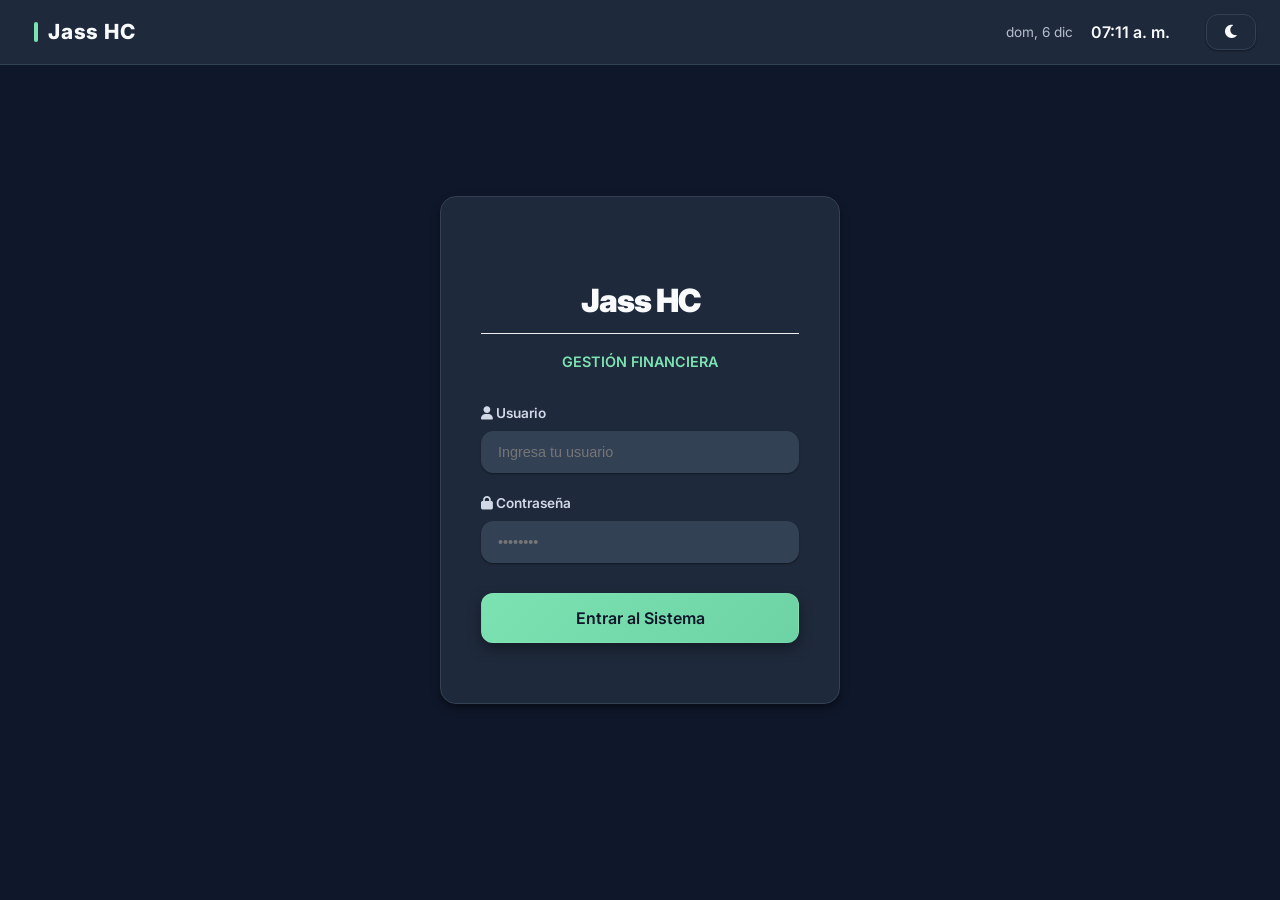
==== ingresos.html @ b866d0ee "Update and rename Ingresos.html to ingresos.html" ====
<!DOCTYPE html>
<html lang="es">
<head>
  <meta charset="utf-8" />
  <title>Ingresos</title>
   <link href="https://fonts.googleapis.com/css2?family=Inter:wght@400;600;700;900&display=swap" rel="stylesheet">
    <link rel="stylesheet" href="https://cdnjs.cloudflare.com/ajax/libs/font-awesome/6.4.0/css/all.min.css">
    <link rel="stylesheet" href="style.css">
  <meta name="viewport" content="width=device-width,initial-scale=1" />
  
</head>
<body>
  <header class="header" id="main-header"></header>

  <div class="page-wrapper">
    <main class="main-content">

      <div class="top-bar">
        <h1>Ingresos (Cierre del día)</h1>
      </div>
	  
	  <form id="cierreForm" autocomplete="off">

  <!-- ================= SECCIÓN 1: INFORMACIÓN GENERAL ================= -->
  <h2>Información general</h2>
  <div class="form-grid">
    <div class="col">
      <label for="Fecha">Fecha </label>
      <input type="date" id="Fecha" name="fecha" required>
    </div>

    <div class="col">
      <label for="NombreCuentaTipo">Nombre de la cuenta / Tipo</label>
      <input type="text" id="NombreCuentaTipo" name="cuentaContable" value="Ingreso x venta">
    </div>

    <div class="col">
      <label for="Descripcion">Descripción</label>
      <input type="text" id="Descripcion" name="descripcion" value="Cierre diario">
    </div>

    <div class="col">
  <label for="Sucursal">Sucursal <span style="color:#b71c1c">*</span></label>
  <select id="Sucursal" name="sucursal" required>
    <option value="">Cargando sucursales...</option>
  </select>
</div>
  </div>

  <!-- ================= SECCIÓN 2: VENTA E ITBIS ================= -->
  <h2>Venta e ITBIS</h2>
  <div class="form-grid">
    <div class="col">
      <label for="Total">Total / Venta bruta <span style="color:#b71c1c">*</span></label>
      <div class="input-rd">
        <span class="currency">RD$</span>
        <input type="number" id="Total" name="total" step="0.01" min="0" required>
      </div>
    </div>

    <div class="col">
      <label for="PorcItbis">% ITBIS incluido</label>
      <input type="number" id="PorcItbis" step="0.01" min="0" value="18.00" required>
    </div>

    <div class="col">
      <label>Subtotal (sin ITBIS)</label>
      <input type="text" id="Subtotal" readonly value="RD$ 0.00">
    </div>

    <div class="col">
      <label>ITBIS de venta</label>
      <input type="text" id="Itebis" readonly value="RD$ 0.00">
    </div>
  </div>

  <!-- ================= SECCIÓN 3: EFECTIVO ================= -->
  <h2>Efectivo</h2>
  <div class="form-grid">
    <div class="col">
      <label for="MontoEfectivo">Monto efectivo (RD$)</label>
      <div class="input-rd">
        <span class="currency">RD$</span>
        <input type="number" id="MontoEfectivo" name="montoEfectivo" step="0.01" min="0" value="0">
      </div>
    </div>

    <div class="col">
      <label for="CantidadClientesEfectivo">Cantidad clientes efectivo</label>
      <input type="number" id="CantidadClientesEfectivo" name="cantidadClientesEfectivo" step="1" min="0" value="0">
    </div>
  </div>

  <!-- ================= SECCIÓN 4: TARJETAS ================= -->
  <h2>Pagos con tarjeta</h2>
  <div id="tarjetasContainer" class="stack-container"></div> <div class="right">
  <button type="button" id="addTarjeta" class="small-btn">+ agregar otro pago con tarjeta</button>
  </div>

  <!-- ================= SECCIÓN 5: TRANSFERENCIAS ================= -->
  <h2>Transferencias</h2>
  <div class="form-grid">
    <div class="col">
      <label for="MontoTransferencias">Monto transferencias (RD$)</label>
      <input type="number" id="MontoTransferencias" name="montoTransferencias" step="0.01" min="0" value="0">
    </div>

    <div class="col">
      <label for="CantidadClientesTransferencia">Cantidad clientes transferencia</label>
      <input type="number" id="CantidadClientesTransferencia" step="1" min="0" value="0">
    </div>
  </div>

<div id="bancosContainer" class="stack-container"></div>

<div class="right">
  <button type="button" id="addBanco" class="small-btn">
    + agregar otro banco
  </button>
</div>

  <!-- ================= SECCIÓN 6: AJUSTES ================= -->
  <h2>Notas de crédito y Cuentas por Cobrar</h2>
  <div class="form-grid">
    <div class="col">
      <label for="NotaCredito">Nota de crédito (RD$)</label>
      <input type="number" id="NotaCredito" step="0.01" min="0" value="0">
    </div>

    <div class="col">
      <label for="CantidadNotasCredito">Cantidad de notas de créditos</label>
      <input type="number" id="CantidadNotasCredito" step="1" min="0" value="0">
    </div>

    <div class="col">
      <label for="CuentaPorCobrar">Cuenta por Cobrar (RD$)</label>
      <input type="number" id="CuentaPorCobrar" name="CuentaPorCobrar" step="0.01" min="0" value="0">
    </div>

    <div class="col">
      <label for="CantidadClientesCuentaPorCobrar">Cantidad clientes cuenta por cobrar</label>
      <input type="number" id="CantidadClientesCuentaPorCobrar" name="cantidad clientes cuenta por cobrar" step="1" min="0" value="0">
    </div>
  </div>

  <div class="form-grid">
    <div class="col">
      <label for="AbonoCuentaPorCobrar">Abono Cuenta por Cobrar (Cobros)</label>
      <input type="number" id="AbonoCuentaPorCobrar" name="AbonoCuentaPorCobrar" step="0.01" min="0" value="0">
    </div>
  </div>

  <!-- ================= SECCIÓN 7: RESUMEN ================= -->
  <h2>Resumen del cierre</h2>
  <div class="form-grid">
    <div class="col">
      <label>Comisión (RD$)</label>
      <input type="text" id="Comision" readonly value="RD$ 0.00">
    </div>

    <div class="col">
      <label>Total calculado (RD$)</label>
      <input type="text" id="TotalCalculado" readonly value="RD$ 0.00">
    </div>

    <div class="col">
      <label>Diferencia</label>
      <input type="text" id="Diferencia" readonly value="RD$ 0.00">
    </div>
  </div>

  <div class="checkbox-group">
  <input type="checkbox" id="ComentarioToggle"> 
  <span>Agregar comentario de cierre</span> 
  </div>
  <textarea id="Comentario" placeholder="Escribe tu comentario..." style="display:none;"></textarea>

  <div class="final-acciones">
    <div id="Estado" class="summary">
      <strong>Estado: CIERRE INCOMPLETO O NO CUADRA ⚠️</strong><br>
      <small>- El monto total de venta debe ser mayor a 0.</small>
    </div>
    <button id="guardarBtn" class="btn" type="submit" disabled>GUARDAR CIERRE</button>
  </div>

</form>

	  
	  

    </main>
  </div>

<script>
if (sessionStorage.getItem('session_active') !== 'true') {
      window.location.href = 'login.html';
  }
  (function() {
    // URL de tu Web App de Google Apps Script
    const WEB_APP_URL = "https://script.google.com/macros/s/AKfycbwQWIdDLqOI6VXljTGVM9fHNow5EwgbRJiElvjumlyMuWYfxPwjP6WQsgMuEPuLKQ2W/exec";
	const CONFIG_URL = 'https://script.google.com/macros/s/AKfycbxtFBNhe3YuVv0dZ65aw1l8HBC1pSUj5wCCq8WMAH4k0mqOSJ-dWqZD6pfzVyufbdVP/exec';

    // --- SELECCIÓN DE ELEMENTOS DEL DOM ---
    const Fecha = document.getElementById('Fecha');
    const Total = document.getElementById('Total');
    const PorcItbis = document.getElementById('PorcItbis');
    const Subtotal = document.getElementById('Subtotal');
    const Itebis = document.getElementById('Itebis');
    const MontoEfectivo = document.getElementById('MontoEfectivo');
    const CantidadClientesEfectivo = document.getElementById('CantidadClientesEfectivo');
    const EfectivoCajaMonto = document.getElementById('EfectivoCajaMonto');
    const tarjetasContainer = document.getElementById('tarjetasContainer');
    const addTarjetaBtn = document.getElementById('addTarjeta');
    const MontoTransferencias = document.getElementById('MontoTransferencias');
    const CantidadClientesTransferencia = document.getElementById('CantidadClientesTransferencia');
    const bancosContainer = document.getElementById('bancosContainer');
    const addBancoBtn = document.getElementById('addBanco');
    const NotaCredito = document.getElementById('NotaCredito');
    const CantidadNotasCredito = document.getElementById('CantidadNotasCredito');
    const CuentaPorCobrar = document.getElementById('CuentaPorCobrar');
    const CantidadClientesCuentaPorCobrar = document.getElementById('CantidadClientesCuentaPorCobrar');
    const AbonoCuentaPorCobrar = document.getElementById('AbonoCuentaPorCobrar');
    const Comision = document.getElementById('Comision');
    const TotalCalculado = document.getElementById('TotalCalculado');
    const Diferencia = document.getElementById('Diferencia');
    const Estado = document.getElementById('Estado');
    const ComentarioToggle = document.getElementById('ComentarioToggle');
    const Comentario = document.getElementById('Comentario');
    const guardarBtn = document.getElementById('guardarBtn');

    // --- FUNCIONES DE UTILIDAD ---
	
async function cargarDatosConfiguracion() {
  try {
    const res = await fetch(CONFIG_URL);
    const data = await res.json();

    // 1. Guardar Bancos en la variable global
    if (data.banco) {
      listaBancosGlobal = data.banco;
    }

    // 2. Llenar selector de Sucursales
    const selectSuc = document.getElementById('Sucursal');
    if (data.sucursal && selectSuc) {
      selectSuc.innerHTML = '<option value="">-- seleccionar sucursal --</option>';
      data.sucursal.forEach(s => {
        let opt = document.createElement('option');
        opt.value = s.nombre;
        opt.textContent = s.nombre;
        selectSuc.appendChild(opt);
      });
    }

    // 3. Llenar selector de Cuentas Contables
    const selectCue = document.getElementById('NombreCuentaTipo');
    if (data.cuenta && selectCue) {
      selectCue.innerHTML = '<option value="">-- seleccionar cuenta --</option>';
      data.cuenta.forEach(c => {
        let opt = document.createElement('option');
        opt.value = c.nombre_cuenta;
        opt.textContent = c.nombre_cuenta;
        selectCue.appendChild(opt);
      });
    }
  } catch (e) {
    console.error("Error cargando configuración:", e);
  }
}
	
    function setHoy() { 
      const d = new Date(); 
      Fecha.value = d.toISOString().slice(0, 10); 
	  
      cargarDatosConfiguracion();
    }
    
    function formatRD(n) { 
      return 'RD$ ' + Number(n || 0).toLocaleString('en-US', {
        minimumFractionDigits: 2, 
        maximumFractionDigits: 2
      }); 
    }
    
    function num(v) { 
      return Number(String(v).replace(/[^0-9.-]/g, "")) || 0; 
    }

    function createTarjeta(monto = 0, porc = 2.5, clientes = 0) {
  const div = document.createElement('div');
  div.className = 'row tarjetaRow';

  div.innerHTML = `
    <div class="col">
      <label>Monto</label>
      <div class="input-rd">
        <span class="currency">RD$</span>
        <input type="number" class="tarMonto" step="0.01" min="0" value="${monto}">
      </div>
    </div>

    <div class="col">
      <label>% Com.</label>
      <input type="number" class="tarPorc" step="0.01" min="0" value="${porc}">
    </div>

    <div class="col">
      <label>Comisión</label>
      <input type="text" class="tarCom" readonly value="${formatRD(0)}">
    </div>

    <div class="col">
      <label>Clientes</label>
      <input type="number" class="tarClientes" step="1" min="0" value="${clientes}">
    </div>

     <div class="col remove-col">
  <button type="button" class="small-btn removeTar">
    <i class="fa-solid fa-trash-can"></i> Eliminar
  </button>
   </div>
  `;

  tarjetasContainer.appendChild(div);

  const montoEl = div.querySelector('.tarMonto');
  const porcEl = div.querySelector('.tarPorc');
  const comEl = div.querySelector('.tarCom');
  const remove = div.querySelector('.removeTar');

  function actualizar() {
    const m = num(montoEl.value);
    const p = num(porcEl.value);
    comEl.value = formatRD(m * (p / 100));
    recalcular();
  }

  montoEl.addEventListener('input', actualizar);
  porcEl.addEventListener('input', actualizar);
  remove.addEventListener('click', () => { div.remove(); recalcular(); });

  actualizar();   
  }
  
function createBanco(nombreSeleccionado = '', monto = 0, clientes = 0) {

  if (!bancosContainer) {
    console.error("bancosContainer no existe en el DOM");
    return;
  }

  const div = document.createElement('div');
  div.className = 'bancoRow'; // quitamos 'row' para evitar conflictos CSS

  // Generar opciones
  let opcionesBancos = '<option value="">-- seleccionar --</option>';

  if (Array.isArray(listaBancosGlobal) && listaBancosGlobal.length > 0) {

    opcionesBancos += listaBancosGlobal.map(b => {

      const nombre = b.banco_nombre ?? '';
      const selected = nombre === nombreSeleccionado ? 'selected' : '';

      return `<option value="${nombre}" ${selected}>${nombre}</option>`;

    }).join('');
  }

  div.innerHTML = `
    <div class="col">
      <label>Banco</label>
      <select class="banNombre" required>
        ${opcionesBancos}
      </select>
    </div>

    <div class="col">
      <label>Monto</label>
      <div class="input-rd">
        <span class="currency">RD$</span>
        <input type="number" class="banMonto" step="0.01" min="0" value="${Number(monto) || 0}">
      </div>
    </div>

    <div class="col">
      <label>Clientes</label>
      <input type="number" class="banClientes" step="1" min="0" value="${Number(clientes) || 0}">
    </div>

    <div class="col remove-col">
      <button type="button" class="small-btn removeBan">
        <i class="fa-solid fa-trash-can"></i> Eliminar
      </button>
    </div>
  `;

  bancosContainer.appendChild(div);

  // Obtener elementos una sola vez
  const banNombre = div.querySelector('.banNombre');
  const banMonto = div.querySelector('.banMonto');
  const banClientes = div.querySelector('.banClientes');
  const removeBtn = div.querySelector('.removeBan');

  // Eventos
  banNombre.addEventListener('change', recalcular);
  banMonto.addEventListener('input', recalcular);
  banClientes.addEventListener('input', recalcular);

  removeBtn.addEventListener('click', () => {
    div.remove();
    recalcular();
  });

  recalcular();
}

    // --- LÓGICA DE CÁLCULO Y VALIDACIÓN ---
    function recalcular() {
      const venta = num(Total.value);
      const porc = num(PorcItbis.value);
      const itbis = venta * (porc / (100 + porc));
      const subtotal = venta - itbis;

      Subtotal.value = formatRD(subtotal);
      Itebis.value = formatRD(itbis);

      const efectivo = num(MontoEfectivo.value);
      if (EfectivoCajaMonto) {
       EfectivoCajaMonto.value = formatRD(efectivo);
       }

      // Sumar tarjetas y sus comisiones
      let sumaTar = 0, sumaCom = 0, sumaCliTar = 0;
      document.querySelectorAll('.tarjetaRow').forEach(r => {
        const m = num(r.querySelector('.tarMonto').value);
        const p = num(r.querySelector('.tarPorc').value);
        sumaTar += m;
        sumaCom += m * (p / 100);
        sumaCliTar += parseInt(r.querySelector('.tarClientes').value || 0);
      });

      // Sumar bancos (detalle de transferencias)
      const montoTransfGlobal = num(MontoTransferencias.value);
      const cliTransfGlobal = parseInt(CantidadClientesTransferencia.value || 0);
      let sumaBancos = 0, sumaCliBancos = 0;
      document.querySelectorAll('.bancoRow').forEach(r => {
        sumaBancos += num(r.querySelector('.banMonto').value);
        sumaCliBancos += parseInt(r.querySelector('.banClientes').value || 0);
      });

      const nota = num(NotaCredito.value);
      const cpc = num(CuentaPorCobrar.value);
      const abono = num(AbonoCuentaPorCobrar.value);

      // Totalización
      const totalCalc = efectivo + sumaTar + montoTransfGlobal + cpc + abono + nota;
      TotalCalculado.value = formatRD(totalCalc);
      Comision.value = formatRD(sumaCom);

      const diferencia = venta - totalCalc;
      Diferencia.value = formatRD(diferencia);

      // Validaciones para habilitar botón
      const tolerancia = 0.05;

const cuadraCaja = Math.abs(diferencia) <= tolerancia;
const cuadraBancos = Math.abs(sumaBancos - montoTransfGlobal) <= tolerancia;
const cuadraClientesBancos = sumaCliBancos === cliTransfGlobal;
const ventaValida = venta > 0;

if (cuadraCaja && cuadraBancos && cuadraClientesBancos && ventaValida) {

  Estado.innerHTML = `
    <strong>Estado: CIERRE CUADRADO ✅</strong>
    <small>Todo coincide correctamente.</small>
  `;

  Estado.classList.remove("error");
  Estado.classList.add("ok");

  guardarBtn.disabled = false;
  guardarBtn.classList.add("activo");
  guardarBtn.classList.remove("error-borde");

} else {

  let detalles = [];

  if (!ventaValida)
    detalles.push("El monto total de venta debe ser mayor a 0.");

  if (!cuadraCaja)
    detalles.push(`Diferencia en caja: ${formatRD(diferencia)}`);

  if (!cuadraBancos)
    detalles.push(`Detalle bancos (${formatRD(sumaBancos)}) ≠ Transferencia (${formatRD(montoTransfGlobal)})`);

  if (!cuadraClientesBancos)
    detalles.push(`Clientes bancos (${sumaCliBancos}) ≠ Transferencia (${cliTransfGlobal})`);

  Estado.innerHTML = `
    <strong>Estado: CIERRE INCOMPLETO O NO CUADRA ⚠️</strong>
    <small>${detalles.join("<br>")}</small>
  `;

  Estado.classList.remove("ok");
  Estado.classList.add("error");

  guardarBtn.disabled = true;
  guardarBtn.classList.remove("activo");
  guardarBtn.classList.add("error-borde");
}
    }

    // --- EVENTOS INICIALES ---
    setHoy();
    addTarjetaBtn.addEventListener('click', () => createTarjeta());
    addBancoBtn.addEventListener('click', () => createBanco());
    
    // Crear filas iniciales
    createTarjeta();
    createBanco('Banreservas');

    [Total, PorcItbis, MontoEfectivo, CantidadClientesEfectivo, MontoTransferencias, CantidadClientesTransferencia, NotaCredito, CantidadNotasCredito, CuentaPorCobrar, CantidadClientesCuentaPorCobrar, AbonoCuentaPorCobrar].forEach(el => {
      el.addEventListener('input', recalcular);
    });

    ComentarioToggle.addEventListener('change', () => { 
      Comentario.style.display = ComentarioToggle.checked ? 'block' : 'none'; 
      if (!ComentarioToggle.checked) Comentario.value = ''; 
    });
	
	Comentario.addEventListener('input', () => {
	Comentario.style.height = 'auto'; 
	Comentario.style.height = Comentario.scrollHeight + 'px';
	});

    // --- ENVÍO DE DATOS (SUBMIT) ---
    document.getElementById('cierreForm').addEventListener('submit', async function(e) {
      e.preventDefault();
      recalcular();
      if (guardarBtn.disabled) return;

      guardarBtn.disabled = true;
      guardarBtn.textContent = 'Guardando en Google Sheets...';

      const params = new URLSearchParams();
      params.append('action', 'ejecutarRegistro');
      params.append('fecha', Fecha.value);
      params.append('cuentaContable', document.getElementById('NombreCuentaTipo').value);
      params.append('descripcion', document.getElementById('Descripcion').value);
      params.append('sucursal', document.getElementById('Sucursal').value);
      params.append('total', num(Total.value));
      params.append('itbis', num(Itebis.value));
      params.append('subtotal', num(Subtotal.value));
      params.append('comision', num(Comision.value));
      params.append('montoEfectivo', num(MontoEfectivo.value));
      params.append('cantidadClientesEfectivo', CantidadClientesEfectivo.value);

      // Recopilar totales de tarjetas para el .gs
      let sumaTar = 0, cliTar = 0;
      document.querySelectorAll('.tarjetaRow').forEach(r => {
        sumaTar += num(r.querySelector('.tarMonto').value);
        cliTar += parseInt(r.querySelector('.tarClientes').value || 0);
      });
      params.append('montoTarjeta', sumaTar);
      params.append('cantidadClientesTarjeta', cliTar);

      params.append('montoTransferencias', num(MontoTransferencias.value));
      params.append('cantidadClientesTransferencia', CantidadClientesTransferencia.value);

      // Desglosar bancos para columnas específicas
      let pop = 0, res = 0, bhd = 0, cpop = 0, cres = 0, cbhd = 0;
      document.querySelectorAll('.bancoRow').forEach(r => {
        const n = r.querySelector('.banNombre').value;
        const m = num(r.querySelector('.banMonto').value);
        const c = parseInt(r.querySelector('.banClientes').value || 0);
        if (n === 'Popular') { pop += m; cpop += c; }
        else if (n === 'Banreservas') { res += m; cres += c; }
        else if (n === 'BHD') { bhd += m; cbhd += c; }
      });
      
      params.append('bancoPopular', pop);
      params.append('Clientes Banco Popular', cpop);
      params.append('banreservas', res);
      params.append('Clientes Banreservas', cres);
      params.append('bhd', bhd);
      params.append('Clientes BHD', cbhd);
      params.append('Nota de crédito', num(NotaCredito.value));
      params.append('Cantidad de notas de créditos', CantidadNotasCredito.value);
      params.append('Cuenta por Cobrar', num(CuentaPorCobrar.value));
      params.append('cantidad clientes cuenta por cobrar', CantidadClientesCuentaPorCobrar.value);
      params.append('Abono Cuenta por Cobrar (Cobros)', num(AbonoCuentaPorCobrar.value));
      params.append('comentario', Comentario.value);

      try {
        const resp = await fetch(WEB_APP_URL, {
          method: 'POST',
          body: params.toString(),
          headers: { 'Content-Type': 'application/x-www-form-urlencoded' }
        });

        const result = await resp.json();
        if (result.status === 'ok') {
          alert('✅ Cierre registrado con éxito en la base de datos.');
          location.reload();
        } else {
          alert('❌ Error: ' + result.message);
        }
      } catch (err) {
        console.error(err);
        alert('⚠️ Hubo un problema con la respuesta del servidor, pero es posible que los datos se hayan enviado. Por favor, verifica la hoja de cálculo.');
      } finally {
        guardarBtn.disabled = false;
        guardarBtn.textContent = 'GUARDAR CIERRE';
      }
    });
  })();
</script>
 
  <script src="script.js"></script>
</body>
</html>
---- style.css ----
/* =========================================
   DESIGN SYSTEM — VARIABLES GLOBALES
========================================= */
:root {

  /* ===============================
     BRAND / IDENTIDAD
  =============================== */
  --brand-primary: #7DE2B2;
  --brand-hover: #6CD7A6;
  --brand-soft: #F4FCF8;

  /* ===============================
     BACKGROUNDS
  =============================== */
  --bg-page: #f8fafc;
  --bg-surface: #ffffff;
  --bg-soft: #f1f5f9;
  --bg-hover: #eef2f7;

  /* ===============================
     TEXT SYSTEM
  =============================== */
  --text-main: #0f172a;
  --text-sub: #475569;
  --text-muted: #94a3b8;
  --text-inverse: #ffffff;

  /* ===============================
     BORDERS
  =============================== */
  --border: #e2e8f0;
  --border-strong: #cbd5e1;
  --border-soft: #f1f5f9;

  /* ===============================
     BANKING COLORS
  =============================== */
  --color-efectivo: #059669;
  --color-popular: #0033a0;
  --color-reservas: #002d72;
  --color-bhd: #00ae42;
  --color-total: #0f172a;

  /* ===============================
     STATUS / ALERTS
  =============================== */
  --alert-error-bg: #fee2e2;
  --alert-error-text: #dc2626;

  /* ===============================
     UI SYSTEM
  =============================== */
  --radius-sm: 8px;
  --radius-md: 12px;
  --radius-lg: 16px;
  --radius-pill: 999px;

  --shadow-xs: 0 1px 2px rgba(0,0,0,.05);
  --shadow-sm: 0 2px 4px rgba(0,0,0,.06);
  --shadow-md: 0 4px 10px rgba(0,0,0,.08);
  --shadow-lg: 0 10px 20px rgba(0,0,0,.10);

  --transition-fast: .15s ease;
  --transition: .25s cubic-bezier(.4,0,.2,1);
  --transition-slow: .35s cubic-bezier(.4,0,.2,1);
}


/* =========================================
   DARK MODE
========================================= */
[data-theme="dark"] {

  /* BACKGROUNDS */
  --bg-page: #0f172a;
  --bg-surface: #1e293b;
  --bg-soft: #334155;
  --bg-hover: #3b475a;

  /* BRAND */
  --brand-soft: rgba(172,246,200,.08);

  /* TEXT */
  --text-main: #f8fafc;
  --text-sub: #d1d9e6;
  --text-muted: #94a3b8;

  /* BORDERS */
  --border: #334155;
  --border-strong: #475569;
  --border-soft: #1e293b;

  /* BANKING */
  --color-total: #ACF6C8;

  /* ALERTS */
  --alert-error-bg: rgba(220,38,38,.15);
  --alert-error-text: #fca5a5;

  /* SHADOW */
  --shadow-xs: 0 1px 2px rgba(0,0,0,.35);
  --shadow-sm: 0 3px 6px rgba(0,0,0,.4);
  --shadow-md: 0 10px 15px rgba(0,0,0,.45);
  --shadow-lg: 0 20px 30px rgba(0,0,0,.5);
}
/* =========================================
   RESET
========================================= */
* {
  box-sizing: border-box;
  margin: 0;
  padding: 0;
}

body {
  font-family: 'Outfit','Inter',system-ui,sans-serif;
  background: var(--bg-page);
  color: var(--text-main);
  line-height: 1.5;
  transition: var(--transition);
  min-height: 100vh;
}

/* =========================================
   HEADER
========================================= */
.header {
  position: fixed;
  top: 0; left: 0; right: 0;
  height: 65px;
  background: var(--bg-surface);
  border-bottom: 1px solid var(--border);
  z-index: 1000;
  display: flex;
  padding: 0 24px;
  
}

.header-container {
  display: flex;
  align-items: center;
  width: 100%;
}

.header-info {
  display: flex;
  align-items: center;
  gap: 18px;
  margin-left: auto;  /* ← ESTE es el secreto */
}
.nav {
  margin: 0 auto;
}
.date-display {
  font-size: 0.85rem;
  color: var(--text-sub);
  opacity: 0.85;
}

.time-display {
  font-size: 1rem;
  font-weight: 600;
  color: var(--text-main);
}
.btn-theme {
  width: 36px;
  height: 36px;

  display: flex;
  align-items: center;
  justify-content: center;

  border-radius: var(--radius-md);
  border: 1px solid var(--border);

  background: var(--bg-surface);

  cursor: pointer;

  transition: var(--transition);
  box-shadow: var(--shadow-xs);
}

.btn-theme:hover {
  background: var(--brand-soft);
  border-color: var(--brand-primary);
  box-shadow: var(--shadow-sm);
  transform: translateY(-1px);
}

.brand-name {
  font-weight: 800;
  font-size: 1.3rem;
  color: var(--text-main);
  text-decoration: none;
}

.nav-list {
  display: flex;
  gap: 8px;
  list-style: none;
}

.nav-link {
  display: inline-flex;
  align-items: center;
  gap: 6px;

  padding: 8px 16px;

  border-radius: var(--radius-pill);

  color: var(--text-sub);
  text-decoration: none;

  font-weight: 600;
  font-size: .9rem;

  transition: var(--transition);
}

.nav-link:hover {
  background: var(--brand-soft);
  color: var(--brand-primary);
}

.nav-link:active {
  transform: translateY(1px);
}

.nav-link.active {
  background: var(--brand-primary);
  color: #0f172a;
}



/* =========================================
   BOTONES
========================================= */
button,
.btn {
  display: inline-flex;
  align-items: center;
  justify-content: center;
  gap: 8px;
  padding: 10px 24px;
  border-radius: var(--radius-pill);
  font-weight: 700;
  font-size: .95rem;
  cursor: pointer;
  border: 1px solid transparent;
  transition: var(--transition);
  font-family: inherit;
  margin-top: 20px; 
  margin-bottom: 20px;
   cursor: pointer;
}


/* Base neutro */
button {
  background: var(--bg-soft);
  color: var(--text-main);
  border: 1px solid var(--border);
}

button:hover {
  background: var(--border);
}

/* Variantes */
.btn-primary {
  background: var(--brand-primary);
  color: #0f172a;
  box-shadow: 0 4px 12px rgba(172,246,200,.25);
}

.btn-primary:hover {
  background: var(--brand-hover);
  transform: translateY(-2px);
}

.btn-secondary {
  background: var(--bg-soft);
  border: 1px solid var(--border);
}

.btn-danger {
  background: var(--alert-error-bg);
  color: var(--alert-error-text);
}

/* =========================================
   FORMULARIOS
========================================= */
.main-content {
  padding: 100px 20px 40px;
  max-width: 1400px;
  margin: 0 auto;
}

.form-grid {
  display: grid;
  grid-template-columns: repeat(auto-fit,minmax(250px,1fr));
  gap: 20px;
}
.field button {
  margin-top: auto; /* Esto empuja el botón hacia la base del contenedor .field */
  height: 40px;     /* Asegúrate de que tenga una altura similar a los inputs */
}


.field {
  display: flex;
  flex-direction: column;
  height: 100%; 
}

label {
  font-size: .85rem;
  font-weight: 600;
  margin-bottom: 8px;
  color: var(--text-sub);
}

input,
select,
textarea {
  width: 100%;
  padding: 12px 16px;
  background: var(--bg-surface);
  border: 1px solid var(--border);
  border-radius: var(--radius-md);
  color: var(--text-main);
  font-size: .9rem;
  outline: none;
  transition: var(--transition);
  box-shadow: var(--shadow-xs);
  cursor: pointer;
}

input:hover,
select:hover,
textarea:hover {
  border-color: var(--border-strong);
}

input:focus,
select:focus,
textarea:focus {
  border-color: var(--brand-primary);
  box-shadow: 0 0 0 2px var(--brand-soft);
}

/* Select flecha custom */
select {
  appearance: none;
  background-image:
    linear-gradient(45deg,transparent 50%,var(--text-muted) 50%),
    linear-gradient(135deg,var(--text-muted) 50%,transparent 50%);
  background-position:
    calc(100% - 20px) calc(1em + 2px),
    calc(100% - 15px) calc(1em + 2px);
  background-size: 5px 5px;
  background-repeat: no-repeat;
}


/* =========================================
   TABLAS
========================================= */
.table-scroll-container {
  background: var(--bg-surface);
  border-radius: var(--radius-lg);
  border: 1px solid var(--border);
  overflow: auto;
 box-shadow: var(--shadow-sm);
  margin-bottom: 20px;
}

table {
  width: 100%;
  border-collapse: collapse;
  font-size: .9rem;
}

th {
  color: var(--text-sub);
  text-transform: uppercase;
  font-size: .75rem;
  padding: 16px;
  border-bottom: 2px solid var(--border);
}

td {
  padding: 14px 16px;
  border-bottom: 1px solid var(--border);
}

tr:hover td {
  background: var(--brand-soft);
}

/* =========================================
   SUMMARY
========================================= */
.summary-table th,
.summary-table td {
  border: 1px solid var(--border);
  padding: 12px;
  text-align: center;
}

.success { color: #16a34a; }
.danger  { color: #dc2626; }

/* =========================================
   UTILIDADES
========================================= */


.hidden { display: none !important; }

/* =========================================
   PRINT
========================================= */
@media print {
  #printableArea {
    background: white !important;
    color: black !important;
  }

  th {
    background: #e2e8f0 !important;
    color: black !important;
  }
}


/* =========================================
   FIX DE JERARQUÍA (Evitar conflictos de .row)
========================================= */
/* No uses .row para todo. Usa nombres específicos para evitar que 
   una fila de tabla se comporte como una fila de formulario. */

.stack-container .row {
    display: grid;
    grid-template-columns: repeat(auto-fit, minmax(150px, 1fr));
    gap: 1rem;
}

@media (max-width: 480px) {
    .stack-container .row {
        grid-template-columns: 1fr;
    }
}
#movForm button {
  margin-top: 24px;
}
.form-actions {
  margin-top: 24px;
  display: flex;
  justify-content: flex-end;
}
.btn-mint {
  min-width: 160px;
}

.money {
  font-weight: 700;
  letter-spacing: .3px;
}

.money.red {
  color: var(--alert-error-text);
}

.money.green {
  color: var(--color-efectivo);
}

.pct {
  font-size: .75rem;
  margin-left: 6px;
  color: var(--text-muted);
}
.uppercase-bold {
  text-transform: uppercase;
  font-weight: 700;
  margin-top: 16px;
  padding-left: 10px;
}

.flujo-destacado {
  margin-top: 20px;
  padding: 10px;
  border-radius: var(--radius-md);
  font-weight: 700;
}
#loading {
  display: none;
  padding: 30px;
  text-align: center;
  font-weight: 600;
  color: var(--text-muted);
}

/* =========================================
   CARD UNIFICADA
========================================= */


/* Dark */
[data-theme="dark"] .card {
  background: linear-gradient(
    145deg,
    rgba(30, 41, 59, 0.95),
    rgba(15, 23, 42, 0.95)
  );
  border: 1px solid rgba(255,255,255,0.05);
}


/* =========================================
   TOP BAR
========================================= */
.top-bar {
  display: flex;
  justify-content: space-between;
  align-items: center;
  gap: 30px;
  flex-wrap: wrap;
}

.top-bar h1 {
  font-size: 1.4rem;
  font-weight: 700;
  color: var(--text-main);
}

/* =========================================
   CONTROLES (ÚNICA DEFINICIÓN)
========================================= */

/* =========================================
   FORM GROUP
========================================= */
.form-group {
  display: flex;
  flex-direction: column;
  gap: 6px;
}


.card-title {
  font-size: 1.1rem;
  font-weight: 700;
  margin-bottom: 18px;
  color: var(--text-main);
}
.balances-grid {
  display: grid;
  grid-template-columns: repeat(auto-fit, minmax(180px, 1fr));
  gap: 18px;
}

.b-card {
  padding: 18px;
  border-radius: var(--radius-md);
  background: var(--bg-soft);
  border: 1px solid var(--border);
  display: flex;
  flex-direction: column;
  gap: 6px;
  transition: var(--transition);
}

.b-card:hover {
  transform: translateY(-4px);
  box-shadow: var(--shadow-sm);
}

.b-card .label {
  font-size: .90rem;
  font-weight: 600;
  color: var(--text-sub);
  text-transform: uppercase;
  letter-spacing: .6px;
}

[data-theme="dark"] .balance-card {
  background: #1e293b;
  border: 1px solid #334155;
}

[data-theme="dark"] .balance-amount {
  color: #ffffff;
}

.b-card .amount {
  font-size: 1.2rem;
  font-weight: 800;
}
.b-card.efe { border-left: 5px solid var(--color-efectivo); }
.b-card.pop { border-left: 5px solid var(--color-popular); }
.b-card.res { border-left: 5px solid var(--color-reservas); }
.b-card.bhd { border-left: 5px solid var(--color-bhd); }
.b-card.tot { 
  border-left: 5px solid var(--color-total);
  background: var(--brand-soft);
}

.sucursal-grid {
  display: grid;
  grid-template-columns: repeat(auto-fit, minmax(280px, 1fr));
  gap: 22px;
  padding-top: 10px;
}

.suc-box {
  background: var(--bg-surface);
  border: 1px solid var(--border);
  border-radius: var(--radius-md);
  padding: 16px;
  box-shadow: var(--shadow-sm);
  position: relative;
  border-left: 5px solid var(--color-total);
  transition: var(--transition);
}

.suc-box:hover {
  transform: translateY(-4px);
}
.suc-box.efectivo {
  border-left-color: var(--color-efectivo);
}

.suc-box.popular {
  border-left-color: var(--color-popular);
}

.suc-box.banreservas {
  border-left-color: var(--color-reservas);
}

.suc-box.bhd {
  border-left-color: var(--color-bhd);
}

.suc-header {
  font-weight: 700;
  margin-bottom: 14px;
  font-size: 1rem;
  color: var(--text-main);
}

.suc-item {
  display: flex;
  justify-content: space-between;
  padding: 8px 0;
  font-size: .9rem;
  color: var(--text-sub);
}

.suc-footer {
  display: flex;
  justify-content: space-between;
  margin-top: 14px;
  padding-top: 12px;
  font-weight: 700;
  font-size: .95rem;
  border-top: 1px solid transparent;
  background: linear-gradient(
    to right,
    transparent,
    var(--border),
    transparent
  ) top / 100% 1px no-repeat;
}

[data-theme="dark"] .suc-box {
  box-shadow: 0 10px 18px rgba(0,0,0,.4);
}



.input-money {
  position: relative;
  width: 100%;
}

.input-money .currency {
  position: absolute;
  left: 16px;
  top: 50%;
  transform: translateY(-50%);
  font-weight: 600;
  color: var(--text-muted);
  pointer-events: none;
}

.input-money input {
  padding-left: 55px; /* espacio para RD$ */
}


.top-bar-right{
  display:flex;
  align-items:center;
  gap:12px;
  padding-right: 8px;
}
#btnRefresh {
  background: var(--bg-soft);
  color: var(--text-main);
  font-weight: 700;
  border: none;
}

#btnRefresh:hover {
  transform: translateY(-2px);
}
.btn-mint {
  color: white;
  border: none;
  font-weight: 700;
  box-shadow: #c8cacc
}

.btn-mint:hover {
  transform: translateY(-2px)
}
.suc-box {
  background: var(--bg-soft);
  border: 1px solid var(--border);
  border-radius: var(--radius-md);
  padding: 18px;
  transition: var(--transition);
}

.suc-box:hover {
  transform: translateY(-4px);
  box-shadow: var(--shadow-sm);
}

.report-print {
  background: var(--bg-surface);
  padding: 20px;
  font-family: 'Inter', sans-serif;
  color: var(--text-main);
}

.report-print table {
  width: 100%;
  border-collapse: collapse;
  background: var(--bg-soft);
}

.report-print th {
  border: 1px solid var(--border);
  padding: 10px;
  text-align: center;
  background: var(--bg-soft);
  color: var(--text-main);
}

.report-print td {
  border: 1px solid var(--border);
  padding: 12px;
  text-align: center;
  font-weight: 600;
}

.report-print .pendiente {
  background: var(--bg-soft);
  color: var(--alert-error-text);
}

.checkbox-group {
  display: flex;        /* coloca el checkbox y el texto en línea */
  align-items: center;  /* centra verticalmente */
  gap: 8px;             /* espacio entre el checkbox y el texto */
  margin: 10px 0;       /* separación con otros elementos */
}

.checkbox-group input[type="checkbox"] {
  width: 18px;
  height: 18px;
  cursor: pointer;
}

.checkbox-group span {
  cursor: pointer;      /* hace que el texto también sea clickeable */
}


:root {
  /* ... tus variables actuales ... */

  /* Estado */
  --estado-pendiente: var(--alert-error-text); /* rojo */
  --estado-confirmado: var(--color-efectivo);  /* verde */

  /* Botón */
  --btn-bg: var(--brand-primary);
  --btn-bg-hover: var(--brand-hover);
  --btn-text: #0f172a;
}

[data-theme="dark"] {
  /* ... tus variables actuales ... */

  /* Estado */
  --estado-pendiente: var(--alert-error-text); /* rojo claro */
  --estado-confirmado: var(--color-total);     /* verde claro */

  /* Botón */
  --btn-bg: var(--brand-primary);
  --btn-bg-hover: var(--brand-hover);
  --btn-text: #1e293b;
}
/* =========================================

/* =========================================
   BLOQUE FINAL - ESTADO + BOTÓN GUARDAR
========================================= */

.final-acciones {
  display: flex;
  justify-content: center;
  align-items: center; /* Alineación vertical perfecta */
  gap: 30px;
  width: 100%;
  padding: 20px 0;
  flex-wrap: wrap;
  margin-top: 5px;
}

/* ===== CONTENEDOR DEL ESTADO ===== */
#Estado {
  font-size: 16px;
  line-height: 1.5;
  max-width: 320px;
  min-height: 48px; /* Evita que el layout salte cuando cambia el texto */
  transition: all 0.25s ease;
}

/* Título */
#Estado strong {
  display: block;
  font-weight: 700;
  margin-bottom: 4px; /* Espacio real entre título y detalle */
}

/* Texto detalle */
#Estado small {
  display: block;
  font-size: 14px;
  opacity: 0.9;
}

/* ===== ESTADO ERROR ===== */
#Estado.error {
  color: #ff6b6b;
}

/* ===== ESTADO CORRECTO ===== */
#Estado.ok {
  color: #16a34a;
}

/* ===== BOTÓN BASE ===== */
#guardarBtn {
  padding: 11px 30px;
  border-radius: 25px;
  border: none;
  font-weight: 600;
  letter-spacing: 0.5px;
  white-space: nowrap;
  min-width: 180px;
  height: 44px; /* Altura fija para mejor alineación */
  transition: all 0.25s ease;
  display: flex;
  align-items: center;
  justify-content: center;
}

/* BOTÓN DESHABILITADO */
#guardarBtn:disabled {
  background-color: #3e4b5b;
  color: #ffffff;
  opacity: 0.65;
  cursor: not-allowed;
  border: 2px solid #ef4444;
  box-shadow: 0 0 0 3px rgba(239, 68, 68, 0.25);
}

/* BOTÓN ACTIVO */
#guardarBtn.activo {
  background: linear-gradient(135deg, #15803d, #22c55e);
  color: #ffffff;
  cursor: pointer;
}

#guardarBtn.activo:hover {
  transform: translateY(-2px);
  box-shadow: 0 6px 18px rgba(34, 197, 94, 0.35);
}

/* ===== RESPONSIVE ===== */
@media (max-width: 600px) {
  .final-acciones {
    flex-direction: column;
    text-align: center;
    gap: 15px;
  }

  #Estado {
    max-width: 100%;
  }

  #guardarBtn {
    width: 100%;
  }
}

/* ============================= */
/* INPUT MONEDA RD$ */
/* ============================= */

.input-rd {
  position: relative;
  width: 100%;
}

.input-rd .currency {
  position: absolute;
  left: 14px;
  top: 50%;
  transform: translateY(-50%);
  pointer-events: none;
  color: var(--text-muted);
  font-weight: 600;
}

.input-rd input {
  padding-left: 50px;
}

/* ============================= */
/* ALIGN RIGHT */
/* ============================= */

.right {
  display: flex;
  justify-content: flex-end;
  margin-top: 10px;
}


/* Tablet */
@media (max-width: 1200px) {
  .grid {
    grid-template-columns: repeat(2, 1fr);
  }
}

/* Mobile */
@media (max-width: 768px) {
  .grid {
    grid-template-columns: 1fr;
  }



  .controls button {
    width: 100%;
  }
}



/* ============================= */
/* FILAS */
/* ============================= */


.money {
  font-weight: 600;
}

/* ============================= */
/* SECCIONES IMPORTANTES */
/* ============================= */

.uppercase-bold {
  margin-top: 16px;
  padding-top: 16px;
  border-top: 1px solid var(--border);
  font-weight: 700;
}

/* ============================= */
/* CONTROLES */
/* ============================= */


.controls button {
  height: 50px;
  padding: 0px 18px;
  border-radius: var(--radius-md);
  border: 1px solid var(--border);
  background: var(--bg-surface);
  color: var(--text-main);
  font-weight: 600;
  cursor: pointer;
  transition: var(--transition);
  display: flex;
  align-items: center;
  justify-content: center;
}

.controls button:hover {
  background: var(--brand-soft);
  border-color: var(--brand-primary);
}
.pct {
  font-size: 1rem;   /* antes era muy pequeño */
  font-weight: 600;
  margin-left: 8px;
  letter-spacing: .2px;
  color: var(--text-sub);
}

.uppercase-bold .pct,
.kpi-block .pct {
  font-size: 1rem;
  font-weight: 700;
}
/* =========================================
   CARD (ÚNICA DEFINICIÓN)
========================================= */
.card {
  background: var(--bg-surface);
  border-radius: var(--radius-lg);
  padding: 26px;
  border: 1px solid var(--border);
  box-shadow: var(--shadow-sm);
  transition: var(--transition);
  animation: fadeIn .4s ease;
  overflow: visible;
  position: relative;
}

.card:hover {
  transform: translateY(-4px);
}

/* Dark */
[data-theme="dark"] .card {
  background: linear-gradient(
    145deg,
    rgba(30, 41, 59, 0.95),
    rgba(15, 23, 42, 0.95)
  );
  border: 1px solid rgba(255,255,255,0.05);
}

/* =========================================
   CARD HEADER
========================================= */
.card-header {
  font-weight: 700;
  font-size: 1.1rem;
  margin-bottom: 20px;
  padding-bottom: 12px;
  border-bottom: 1px solid var(--border);
}

/* =========================================
   GRID RESPONSIVO ÚNICO
========================================= */
.grid {
  display: grid;
  grid-template-columns: repeat(auto-fit, minmax(300px, 1fr));
  gap: 24px;
  margin-top: 30px;
}


/* =========================================
   CONTROLES (ÚNICA DEFINICIÓN)
========================================= */
.controls {
  display: flex;
  gap: 20px;
  align-items: flex-end;
  flex-wrap: wrap;
  display: flex;
  justify-content: flex-end;
}

.controls button {
  padding: 10px 18px;
  border-radius: var(--radius-md);
  border: 1px solid var(--border);
  background: var(--bg-surface);
  color: var(--text-main);
  font-weight: 600;
  cursor: pointer;
  transition: var(--transition);
}

.controls button:hover {
  background: var(--brand-soft);
  border-color: var(--brand-primary);
}

/* =========================================
   ANIMATION
========================================= */
@keyframes fadeIn {
  0% {
    opacity: 0;
    transform: translate3d(0, 12px, 0);
  }

  100% {
    opacity: 1;
    transform: translate3d(0, 0, 0);
  }
}

/* Columnas flexibles */
.col {
  flex: 1 1 250px; /* mínimo 250px, se adapta automáticamente */
  display: flex;
  flex-direction: column;
  gap: 8px;

}

/* Filas genéricas */
.row {
  display: flex;
  justify-content: space-between;
  align-items: center;
  padding: 10px 0;
  font-size: .95rem;
}

.row span:first-child {
  color: var(--text-sub);
}

/* Grid específico para la sección fiscal */
#camposFiscales.form-grid {
  display: grid;
  grid-template-columns: repeat(3, minmax(200px, 1fr));
  gap: 20px;
  /* El truco mágico: alinea los ítems al final de la celda del grid */
  align-items: end; 
}

/* Contenedor de cada casilla (label + input) */
#camposFiscales.form-grid > div {
  display: flex;
  flex-direction: column;
  justify-content: flex-end; /* Empuja el contenido hacia abajo */
}

/* Estilo para las etiquetas */
#camposFiscales.form-grid label {
  margin-bottom: 8px; /* Espacio constante entre texto e input */
  line-height: 1.2;    /* Ajusta el interlineado para títulos largos */
}

/* Responsivo */
@media (max-width: 768px) {
  #camposFiscales.form-grid {
    grid-template-columns: 1fr;
    align-items: stretch; /* En móvil que ocupen todo el ancho normal */
  }
}

/* ---------- GRID / COLUMN FIXES ---------- */
/* Asegura que .form-grid distribuya columnas y que .col sea solo una celda */
.form-grid {
  display: grid;
  grid-template-columns: repeat(auto-fit, minmax(250px, 1fr));
  column-gap: 20px; /* Espacio horizontal */
  row-gap: 32px;    /* Espacio vertical aumentado */
  align-items: start;
  margin-bottom: 25px; /* Espacio extra al final del grid */
}
/* .col: celda del grid (no la conviertas en contenedor de grid por defecto) */
.col {
  display: flex;
  flex-direction: column;
  gap: 8px;
  min-width: 0; /* evita overflow en inputs largos */
}

/* Si necesitas filas flex dentro de una sección, usa .form-row (no .row) */
.form-row {
  display: flex;
  flex-wrap: wrap;
  gap: 16px;
  align-items: flex-start;
}

/* Mantén .row solo para layout horizontal simple si realmente lo necesitas,
   pero evita usar .row dentro de .form-grid. Si no la necesitas, coméntala. */
.row {
  display: flex;
  gap: 16px;
  align-items: center;
}

/* ---------- SECCIÓN FISCAL: 3 columnas forzadas en desktop ---------- */
#camposFiscales.form-grid {
  grid-template-columns: repeat(3, minmax(160px, 1fr));
  gap: 16px;
}

/* Responsivo: en móvil se apilan */
@media (max-width: 768px) {
  #camposFiscales.form-grid {
    grid-template-columns: 1fr;
  }
}

/* ---------- INPUT MONEDA (unificado) ---------- */
.input-rd,
.input-money { /* soporta ambos nombres si hay legacy */
  position: relative;
  width: 100%;
}

.input-rd .currency,
.input-money .currency {
  position: absolute;
  left: 14px;
  top: 50%;
  transform: translateY(-50%);
  pointer-events: none;
  color: var(--text-muted);
  font-weight: 600;
}

.input-rd input,
.input-money input {
  padding-left: 50px;
}

/* ---------- UTILIDADES ---------- */
.hidden { display: none !important; }

/* Ajuste para evitar que .col actúe como grid si accidentalmente se anida */
.col > .form-grid {
  margin-top: 8px;
}



/* Filas dentro de tarjetas */
.card .row {
  justify-content: space-between;
  align-items: center;
  padding: 12px 0;
  font-size: .95rem;
}
/* Contenedor principal que apila los elementos */
.stack-container {
  display: flex;
  flex-direction: column;
  gap: 1.25rem;
  margin-bottom: 1rem;
}

/* La fila individual que genera el JS */
.row {
  display: grid;
  /* Forzamos el grid a ser flexible pero responsivo */
  grid-template-columns: repeat(auto-fit, minmax(180px, 1fr));
  gap: 1rem;
  padding: 1.25rem;
  border-radius: 12px;
  
  /* Usamos bordes y fondos sutiles que hereden del tema */
  border: 1px solid rgba(128, 128, 128, 0.2); 
  background-color: rgba(128, 128, 128, 0.05);
  
  transition: transform 0.2s ease, background-color 0.3s ease;
}

/* Alineación específica para la columna del botón eliminar */
.remove-col {
  display: flex;
  align-items: flex-end;
  justify-content: flex-start;
  min-width: 100px;
}

/* Botón eliminar con estilo de advertencia sutil */
.small-btn.removeTar, 
.small-btn.removeBan {
  background-color: rgba(220, 53, 69, 0.1);
  color: #dc3545;
  border: 1px solid rgba(220, 53, 69, 0.2);
  width: 100%; /* Para que llene su celda en móviles */
  border-radius: var(--radius-md);
}

.small-btn.removeTar:hover, 
.small-btn.removeBan:hover {
  background-color: #dc3545;
  color: white;
  border-radius: var(--radius-md);
}
/* Espacio encima de cada título de sección */
h2 {
  margin-top: 40px;
  margin-bottom: 15px;
  border-bottom: 1px solid var(--border-color, #eee); /* Línea divisoria opcional */
  padding-bottom: 8px;
}

/* Espacio entre las filas de tarjetas/bancos (clase .row que creas en JS) */
.tarjetaRow, .bancoRow {
  margin-bottom: 20px; /* Crea aire entre un banco y otro */
}
.bancoRow {
  display: grid;
  grid-template-columns: 2fr 1fr 1fr auto;
  gap: 16px;
  align-items: end;
}




/* Estilos Generales */

      /* Tabla de Datos */
        .table-responsive { overflow-x: auto; border: 1px solid #ddd; max-height: 70vh; }
        table { width: 100%; border-collapse: collapse; min-width: 1000px; font-size: 13px; }
        
        /* Efecto de Edici贸n */
        tbody td.editable { cursor: pointer; transition: background 0.2s; }
        tbody td.editable:hover {outline: 1px dashed var(--accent); }
        
        /* Input de edici贸n */
        td input { 
            width: 100%; padding: 5px; box-sizing: border-box; 
            border: 2px solid var(--accent); text-align: left;
        }
		
        /* Mensajes Flotantes */
        #toast { 
            position: fixed; bottom: 20px; right: 20px; padding: 12px 24px; 
            background: #333; color: white; border-radius: 4px; display: none; 
            box-shadow: 0 4px 6px rgba(0,0,0,0.2); z-index: 1000;
        }
        .loading-msg { text-align: center; padding: 20px; color: #666; font-style: italic; }
		
		
		

 .report-container {
    display: flex;
    flex-direction: column;
    gap: 20px;
    padding: 10px 0;
}

.section-title {
    font-size: 0.8rem;
    text-transform: uppercase;
    color: var(--text-muted);
    margin-bottom: 10px;
    letter-spacing: 1px;
    font-weight: 700;
}

.report-table {
    background: var(--bg-page); /* Un tono más oscuro que la card */
    border-radius: var(--radius-md);
    overflow: hidden;
    border: 1px solid var(--border);
}

.report-row {
  display: flex;
  justify-content: space-between;
  align-items: center;
  padding: 12px 16px;
  border-bottom: 1px solid var(--border);
  position: relative;
  transition: var(--transition);
}

.report-row:hover {
  background: var(--brand-soft);
}

/* El indicador lateral de color */
.report-row::before {
  content: '';
  position: absolute;
  left: 0; top: 20%; bottom: 20%;
  width: 4px;
  background: var(--accent, transparent);
  border-radius: 0 4px 4px 0;
}

/* Filas de totales o resaltadas */
.row-highlight {
  background: var(--bg-soft);
  border-top: 2px solid var(--border-strong);
  font-weight: 700;
  margin-top: 8px;
}

.report-table {
  width: 100%;
  border-collapse: collapse;
  background: var(--bg-surface);
  border-radius: var(--radius-md);
}

.report-table thead th {
  background: var(--bg-soft);
  color: var(--text-sub);
  padding: 14px;
  text-align: left;
  font-size: 0.90rem;
  text-transform: uppercase;
  letter-spacing: 0.5px;
  border-bottom: 2px solid var(--border);
}

.report-table td {
  padding: 12px 16px;
  border-bottom: 1px solid var(--border);
  color: var(--text-main);
}

/* Alineación de montos */
.report-table .text-right {
  text-align: right;
}

/* Etiquetas de Gastos (Fijo/Variable) */
.badge {
  padding: 4px 10px;
  border-radius: var(--radius-pill););
  font-size: 0.90rem;
  font-weight: 700;
  border: 1px solid var(--border);
}


/* Estilo para las filas de totales dentro de la tabla */
.row-total-fijo, .row-total-variable {
  background: var(--bg-soft); /* Fondo gris sutil */
  border-top: 2px solid var(--border-strong);
}

.row-total-fijo td, .row-total-variable td {
  font-weight: 800;
  color: var(--text-main);
  padding: 16px;
}

/* Colores específicos para distinguir tipos */
.money.blue {
  color: var(--color-popular); /* Usando tu variable de banco popular para azul */
}

.money.orange {
  color: #d97706; /* Un naranja para variables, o puedes usar var(--brand-hover) */
}

/* Badge para que se vea como el resto de tu UI */
.badge.fijo { background: var(--bg-soft); color: var(--color-popular); }
.badge.variable { background: var(--brand-soft); color: var(--color-efectivo); }

/* Indicador de color lateral sutil */
.report-row::before {
    content: '';
    position: absolute;
    left: 0;
    top: 20%;
    bottom: 20%;
    width: 3px;
    background: var(--accent, transparent);
    border-radius: 0 4px 4px 0;
}

.report-row:last-child { border-bottom: none; }

.report-row.header {
    background: var(--bg-soft);
    font-weight: 700;
    font-size: 0.75rem;
    color: var(--text-sub);
    text-transform: uppercase;
}

.report-row span:nth-child(3) {
    text-align: right;
    color: var(--text-muted);
    font-weight: 600;
}

.report-row:not(.header):hover {
    background: var(--brand-soft);
}

/* Ajuste para que los montos se vean alineados */
.money {
    font-family: 'Inter', monospace;
    font-weight: 700;
}

///////////////

/* Contenedor de Reportes en Grid para aprovechar el ancho */
.report-grid-layout {
    display: grid;
    grid-template-columns: repeat(auto-fit, minmax(350px, 1fr));
    gap: 20px;
    align-items: start;
}

/* Estilo de fila de reporte mejorado */
.report-row {
    display: flex;
    justify-content: space-between;
    align-items: center;
    padding: 10px 16px;
    border-bottom: 1px solid var(--border);
    position: relative;
    transition: var(--transition);
}

.report-row:hover { background: var(--bg-soft); }

/* Indicador lateral basado en variables */
.report-row::before {
    content: '';
    position: absolute;
    left: 0; top: 15%; bottom: 15%;
    width: 4px;
    background: var(--accent, transparent);
    border-radius: 0 4px 4px 0;
}

/* Tipografía para montos */
.money { font-family: 'Inter', monospace; font-weight: 700; }

.pct {
    font-size: 0.85rem;
    font-weight: 700;
    padding: 2px 8px;
    border-radius: 6px;
    background: var(--brand-soft);
    color: var(--brand-primary);
    margin-left: 10px;
}

/* Destacados para resultados finales */
.row-highlight {
    background: var(--bg-soft);
    border-top: 2px solid var(--border-strong);
    margin-top: 5px;
}

#lista-gastos .report-row {
    padding: 8px 16px;
    font-size: 0.9rem;
    border-bottom: 1px dashed var(--border); /* Línea sutil para gastos */
}
#lista-gastos .report-row span:first-child {
    color: var(--text-sub);
}

/* Esto obliga a las tarjetas principales a ponerse a la par */
#reportes > .card, 
#reportes > .report-column {
    flex: 1;                /* Se reparten el espacio disponible equitativamente */
    min-width: 350px;       /* Evita que se compriman demasiado en pantallas pequeñas */
}

/* Las secciones grandes de abajo (tablas) deben ocupar siempre el 100% */
.full-width {
    flex: 1 1 100% !important;
}
/* Contenedor principal de reportes activado por JS */
#reportes.grid {
  display: none; /* Se activa como 'flex' desde JS */
  gap: 24px;
  flex-wrap: wrap;
  align-items: start;
  margin-top: 30px;
}

/* Tarjetas principales (lado a lado) */
#reportes > .card, 
#reportes > .report-column {
  flex: 1 1 450px; /* Crecen igual, base de 450px */
  min-width: 320px;
}

/* Secciones de tablas inferiores (ancho completo) */
.full-width {
  flex: 1 1 100% !important;
}





/* =========================================
   CALCULADORA DE PRECIOS
========================================= */

/* Contenedor general */
.app {
  display: flex;
  flex-direction: column;
  gap: 30px;
}

/* Inputs con error */
input.error {
  border-color: #ef4444;
  box-shadow: 0 0 0 3px rgba(239,68,68,.15);
}

/* Mensaje de error */
#error-msg {
  margin-top: 15px;
  padding: 12px 16px;
  border-radius: var(--radius-md);
  background: var(--alert-error-bg);
  color: var(--alert-error-text);
  font-weight: 600;
  display: none;
}

/* Resultado ITBIS */
.result-itbis {
  margin-top: 12px;
  padding: 10px 14px;
  background: var(--bg-soft);
  border-radius: var(--radius-md);
  font-weight: 600;
}

/* =========================
   SUMMARY
========================= */

.summary {
  display: grid;
  grid-template-columns: repeat(auto-fit, minmax(220px, 1fr));
  gap: 20px;
}

.summary-card {
  background: var(--bg-soft);
  border: 1px solid var(--border);
  border-radius: var(--radius-md);
  padding: 18px;
  transition: var(--transition);
  opacity: 0;
  transform: translateY(10px);
}

.summary-card.visible {
  opacity: 1;
  transform: translateY(0);
}

.summary-card h4 {
  font-size: .9rem;
  text-transform: uppercase;
  color: var(--text-sub);
  margin-bottom: 8px;
}

.summary-price {
  font-size: 1.4rem;
  font-weight: 800;
  color: var(--text-main, #ffffff);
}

.summary-meta {
  margin-top: 8px;
  display: flex;
  justify-content: space-between;
  font-size: .85rem;
}

/* Colores semáforo */
.verde { border-left: 5px solid #16a34a; }
.amarillo { border-left: 5px solid #f59e0b; }
.rojo { border-left: 5px solid #ef4444; }

/* =========================
   PRECIOS
========================= */

.prices {
  display: grid;
  grid-template-columns: repeat(auto-fit, minmax(320px, 1fr));
  gap: 24px;
}


/* Badge margen */
.badge.verde-b { background: rgba(22,163,74,.15); color: #16a34a; }
.badge.amarillo-b { background: rgba(245,158,11,.15); color: #f59e0b; }
.badge.rojo-b { background: rgba(239,68,68,.15); color: #ef4444; }


/* =========================
   BARRA PROPORCIONAL
========================= */

.bar {
  display: flex;
  height: 8px;
  border-radius: 8px;
  overflow: hidden;
  margin-top: 14px;
}

.b-costo { background: #64748b; }
.b-itbis { background: #f59e0b; }
.b-com   { background: #3b82f6; }
.b-ben   { background: #16a34a; }

/* Botón pequeño */
button.small {
  padding: 6px 14px;
  font-size: .8rem;
}


/* =========================
   TABLA INTERNA FIX REAL
========================= */
.price-card table{
  width:100%;
  margin-top:14px;
  border-collapse:separate;
  border-spacing:0;
  font-size:.9rem;
}

.price-card th,
.price-card td{
  padding:10px 12px;
}

/* etiquetas */
.price-card th{
  text-align:left;
  font-size:.72rem;
  text-transform:uppercase;
  letter-spacing:.08em;
  color:var(--text-muted);
  font-weight:600;
}

/* valores */
.price-card td{
  text-align:right;
  font-weight:600;
  color:var(--text-main);
  font-variant-numeric:tabular-nums;
}

/* filas zebra */
.price-card tr:nth-child(even){
  background:rgba(255,255,255,0.03);
}

/* hover suave */
.price-card tr:hover{
  background:rgba(125,226,178,0.05);
}
.price-card tr.total th,
.price-card tr.total td{

  padding-top:14px;
  padding-bottom:14px;

  font-size:.95rem;
  font-weight:800;

  color:var(--brand-primary);

  border-top:2px solid var(--border-strong);
  background:rgba(125,226,178,0.06);
}

.margin-badge{

  display:inline-block;

  font-size:.7rem;
  font-weight:600;

  padding:4px 10px;

  border-radius:var(--radius-pill);

  color:#22c55e;

  background:rgba(34,197,94,.12);

  border:1px solid rgba(34,197,94,.25);
}

.price-bar{
  height:6px;
  border-radius:999px;
  overflow:hidden;
  margin-top:12px;
  background:var(--bg-soft);
}

.price-bar span{
  height:100%;
  display:inline-block;
}
/* =========================
   FIX DEFINITIVO CALCULADORA
========================= */

.price-card table {
  min-width: 0 !important;
  width: 100%;
  table-layout: auto;
}

:root {
  --shadow-xs: 0 1px 2px rgba(0,0,0,.05);
  --shadow-sm: 0 2px 6px rgba(0,0,0,.08);
  --shadow-md: 0 6px 16px rgba(0,0,0,.12);
  --shadow-lg: 0 12px 28px rgba(0,0,0,.18);
}

[data-theme="dark"] {
  --shadow-xs: 0 1px 2px rgba(0,0,0,.4);
  --shadow-sm: 0 4px 8px rgba(0,0,0,.45);
  --shadow-md: 0 10px 20px rgba(0,0,0,.55);
  --shadow-lg: 0 20px 35px rgba(0,0,0,.65);
}

.card { box-shadow: var(--shadow-sm); }
.card:hover { box-shadow: var(--shadow-md); }

:root {
  --space-1: 4px;
  --space-2: 8px;
  --space-3: 12px;
  --space-4: 16px;
  --space-5: 20px;
  --space-6: 24px;
  --space-8: 32px;
  --space-10: 40px;
}
.card {
  padding: var(--space-6);
}

:root {
  --state-success: #16a34a;
  --state-warning: #f59e0b;
  --state-danger:  #dc2626;
  --state-info:    #3b82f6;
}

.text-success { color: var(--state-success); }
.text-warning { color: var(--state-warning); }
.text-danger  { color: var(--state-danger); }
.text-info    { color: var(--state-info); }

.bg-success { background: rgba(22,163,74,.12); }
.bg-danger  { background: rgba(220,38,38,.12); }

:root {
  --font-xs: .75rem;
  --font-sm: .85rem;
  --font-md: .95rem;
  --font-lg: 1.1rem;
  --font-xl: 1.4rem;
  --font-2xl: 1.8rem;
}

.card-title {
  font-size: var(--font-lg);
}

* {
  transition: background-color .25s ease,
              border-color .25s ease,
              color .2s ease,
              box-shadow .25s ease;
}

:focus-visible {
  outline: 2px solid var(--brand-primary);
  outline-offset: 2px;
}
.card {
  backdrop-filter: blur(6px);
}
[data-theme="dark"] .card {
  background: rgba(30,41,59,.85);
}


/* =========================
   SUMMARY TABLE BLINDADA
========================= */

.summary-card {
  opacity: 1; /* evita que quede invisible */
  transform: none;
}

.summary-table {
  width: 100%;
  border-collapse: separate !important;
  border-spacing: 0;
  min-width: 0 !important;
  table-layout: fixed;
  font-size: var(--font-md);
}

.summary-table thead th {
  background: var(--bg-soft);
  color: var(--text-sub);
  text-transform: uppercase;
  font-size: var(--font-xs);
  padding: 14px;
  border: none;
  border-bottom: 2px solid var(--border-strong);
  text-align: center;
}

.summary-table tbody td {
  padding: 16px;
  border: none;
  border-bottom: 1px solid var(--border);
  font-weight: 700;
  font-size: var(--font-lg);
  text-align: center;
  background: transparent;
}

.summary-table tr:hover td {
  background: transparent !important;
}

/* Destacados */
.summary-table .success {
  color: var(--state-success);
}

.summary-table .danger {
  color: var(--state-danger);
}

.summary-table .highlight{
  color: var(--brand-primary);
  font-weight: 600;
  letter-spacing: .02em;
}

/* Estilos para los estados */
.status-pendiente {
    background-color: #ffebee;
    color: #c62828;
    padding: 4px 8px;
    border-radius: 12px;
    font-weight: bold;
    text-transform: uppercase;
    font-size: 0.85rem;
}

.status-parcial {
    background-color: #fff3e0;
    color: #ef6c00;
    padding: 4px 8px;
    border-radius: 12px;
    font-weight: bold;
    text-transform: uppercase;
    font-size: 0.85rem;
}

.status-saldada {
    background-color: #e8f5e9;
    color: #2e7d32;
    padding: 4px 8px;
    border-radius: 12px;
    font-weight: bold;
    text-transform: uppercase;
    font-size: 0.85rem;
}

/* =========================================
   ESTRUCTURA Y CONTENEDOR PRINCIPAL
========================================= */
.container {
  max-width: 1200px;
  margin: 100px auto 40px auto; /* Margen superior para librar el header fijo */
  padding: 0 20px;
  display: flex;
  flex-direction: column;
  gap: 24px;
}

/* =========================================
   CARDS Y SECCIONES (Estética Premium)
========================================= */
.section-card {
  background: var(--bg-surface);
  border: 1px solid var(--border);
  border-radius: var(--radius-lg);
 box-shadow: var(--shadow-sm);
  overflow: hidden;
  transition: var(--transition);
}

.section-card:hover {
  border-color: var(--border-strong);
}

/* =========================================
   ACORDEÓN / COLLAPSIBLE HEADER
========================================= */
.collapsible-header {
  width: 100%;
  text-align: left;
  background: transparent;
  border: none;
  padding: 20px 24px;
  font-size: 1.1rem;
  font-weight: 700;
  color: var(--text-main);
  display: flex;
  justify-content: space-between;
  align-items: center;
  cursor: pointer;
  transition: var(--transition);
  margin: 0; /* Anula el margin-top/bottom global de botones */
}

.collapsible-header:hover {
  background: var(--bg-soft);
}

.collapsible-header span {
  font-size: 1.5rem;
  font-weight: 400;
  color: var(--text-muted);
  transition: transform 0.3s ease;
}

/* Contenido del formulario oculto por defecto */
.form-content {
  display: none;
  padding: 0 24px 24px 24px;
  border-bottom: 1px solid var(--border);
  background: var(--bg-surface);
}

.form-content.active {
  display: block;
  animation: fadeIn 0.4s ease forwards;
}

/* =========================================
   FORMULARIOS (Ajuste de Grid)
========================================= */
.grid-form {
  display: grid;
  grid-template-columns: repeat(auto-fit, minmax(250px, 1fr));
  gap: 20px;
  margin-bottom: 20px;
}

/* =========================================
   BUSCADOR (Search Container)
========================================= */
.search-container {
  padding: 16px 24px;
  background: var(--bg-soft);
  border-bottom: 1px solid var(--border);
}

.search-input {
  width: 100%;
  max-width: 400px;
  padding: 10px 16px;
  border-radius: var(--radius-md);
  border: 1px solid var(--border-strong);
  background: var(--bg-surface);
}

/* =========================================
   CONTENEDOR DE TABLAS RESPONSIVO
========================================= */
.table-container {
  overflow-x: auto;
  width: 100%;
}

.table-container table {
  margin-bottom: 0; /* Anula márgenes extra */
}


/* ===============================
   BOTON PRINCIPAL
=============================== */
.btn-main {
  display: inline-flex;
  align-items: center;
  justify-content: center;
  gap: 6px;

  background: var(--brand-primary);
  color: #0f172a;

  border: none;
  border-radius: var(--radius-md);

  padding: 12px 24px;
  margin: 0;

  font-weight: 700;
  cursor: pointer;

  transition: var(--transition);
  box-shadow: var(--shadow-xs);
}

.btn-main:hover {
  background: var(--brand-hover);
  transform: translateY(-2px);
  box-shadow: var(--shadow-md);
}

.btn-main:active {
  transform: translateY(0);
  box-shadow: var(--shadow-sm);
}


/* ===============================
   BOTON EDITAR
=============================== */
.btn-edit {
  background: var(--bg-soft);
  color: var(--text-main);

  border: 1px solid var(--border-strong);
  border-radius: var(--radius-sm);

  padding: 6px 12px;
  font-size: 0.8rem;
  margin: 0;

  cursor: pointer;
  transition: var(--transition);
}

.btn-edit:hover {
  background: var(--text-main);
  color: var(--bg-surface);
}


/* ===============================
   BOTON REFRESH
=============================== */
.btn-refresh {
  background: var(--bg-soft);
  border: 1px solid var(--border);

  border-radius: var(--radius-md);

  margin: 0;
  cursor: pointer;

  transition: var(--transition);
}

.btn-refresh:hover {
  background: var(--brand-soft);
  border-color: var(--brand-primary);
}
/* Clase dinámica que agrega JS al editar */
.badge-update {
  background: #f59e0b !important; /* Color ámbar/naranja para indicar actualización */
  color: #fff !important;
}

/* =========================================
   PANTALLA DE CARGA (Loader)
========================================= */
.loading-overlay {
  position: fixed;
  top: 0;
  left: 0;
  width: 100%;
  height: 100%;
  background: rgba(15, 23, 42, 0.7); /* Fondo oscuro semitransparente */
  backdrop-filter: blur(4px);
  z-index: 9999;
  display: none; /* Se maneja con JS */
  justify-content: center;
  align-items: center;
  color: white;
  font-size: 1.5rem;
  font-weight: 700;
  letter-spacing: 1px;
}

/* =========================================
   LOGIN LAYOUT
========================================= */
.login-container {
    min-height: 100vh;
    display: flex;
    align-items: center;
    justify-content: center;
    background: var(--bg-page);
    padding: 20px;
}

.login-card {
    background: var(--bg-surface);
    width: 100%;
    max-width: 400px;
    padding: 40px;
    border-radius: var(--radius-lg);
    box-shadow: var(--shadow-sm);
    border: 1px solid var(--border);
    animation: fadeIn 0.6s ease-out;
}

.login-logo {
    text-align: center;
    margin-bottom: 30px;
}

.login-logo h2 {
    font-size: 2rem;
    font-weight: 900;
    color: var(--text-main);
    letter-spacing: -1px;
}

.login-logo span {
    color: var(--brand-primary);
    font-weight: 600;
    font-size: 0.9rem;
    text-transform: uppercase;
}

/* =========================================
   FORMULARIOS LOGIN
========================================= */
.input-group {
    margin-bottom: 20px;
}

.input-group label {
    display: block;
    margin-bottom: 8px;
    font-weight: 600;
    color: var(--text-sub);
    font-size: 0.85rem;
}

.input-group input {
    width: 100%;
    padding: 12px 16px;
    border-radius: var(--radius-md);
    border: 1.5px solid var(--border);
    background: var(--bg-soft);
    color: var(--text-main);
    transition: var(--transition);
}

.input-group input:focus {
    outline: none;
    border-color: var(--brand-primary);
    background: var(--bg-surface);
    box-shadow: 0 0 0 4px var(--brand-soft);
}

.btn-login {
  width: 100%;
  padding: 14px;

  background: linear-gradient(
    135deg,
    var(--brand-primary),
    #6dd3a4
  );

  color: #0f172a;

  border: 1px solid rgba(255,255,255,.06);
  border-radius: var(--radius-md);

  font-weight: 600;
  font-size: 1rem;

  cursor: pointer;
  transition: var(--transition);

  margin-top: 10px;

  box-shadow: 0 6px 14px rgba(0,0,0,.35);
}

/* Hover */
.btn-login:hover {

  background: linear-gradient(
    135deg,
    #6dd3a4,
    #5fc998
  );

  transform: translateY(-2px);

  box-shadow: 0 10px 20px rgba(0,0,0,.45);
}

/* Active */
.btn-login:active {
  transform: translateY(0);
  box-shadow: 0 4px 8px rgba(0,0,0,.4);
}

/* Focus accesible */
.btn-login:focus-visible {
  outline: 2px solid rgba(125,226,178,.5);
  outline-offset: 3px;
}
/* =========================================
   MENSAJES DE ERROR/ÉXITO
========================================= */
#msg {
    margin-top: 20px;
    text-align: center;
    font-size: 0.9rem;
    min-height: 20px;
    border-radius: var(--radius-md);
    padding: 8px;
    display: none; /* Se activa con JS */
}

#msg.error {
    display: block;
    background: var(--alert-error-bg);
    color: var(--alert-error-text);
    border: 1px solid rgba(220, 38, 38, 0.2);
}

#msg.success {
    display: block;
    background: var(--brand-soft);
    color: #065f46;
}




/* ===== ANIMACIÓN DE ENTRADA ===== */
@keyframes slideDown {
    from { 
        opacity: 0; 
        transform: translateY(-10px); 
    }
    to { 
        opacity: 1; 
        transform: translateY(0); 
    }
}

/* ===== ESTRUCTURA DEL HEADER ===== */
.nav-item.dropdown {
    position: static !important; /* Clave para el Mega Menú horizontal */
}

.dropdown-menu {
    position: absolute;
    top: 60px; 
    left: 0;
    width: 100%;
    background: var(--bg-surface); /* */
    border-bottom: 2px solid var(--brand-primary); /* */
    display: none; 
    justify-content: center;
    align-items: center;
    gap: 10px;
    padding: 8px 0;
   box-shadow: var(--shadow-sm);; /* */
    z-index: 1000;
}

/* Activación con Animación */
.nav-item.dropdown.active .dropdown-menu {
    display: flex !important;
    animation: slideDown 0.3s ease-out forwards;
}

/* Estilo de los Enlaces (Botones) */
.dropdown-menu li { list-style: none; }

.dropdown-menu li a {
    display: flex;
    flex-direction: column;
    align-items: center;
    gap: 4px;
    color: var(--text-main); /* */
    text-decoration: none;
    font-size: 0.6rem;
    font-weight: 700;
    text-transform: uppercase;
    transition: var(--transition); /* */
    padding: 8px 12px;
    border-radius: var(--radius-md); /* */
    min-width: 90px;
}

.dropdown-menu li a i {
    font-size: 1.1rem;
    color: var(--brand-primary); /* */
    transition: var(--transition); /* */
}

/* EFECTO HOVER PREMIUM */
.dropdown-menu li a:hover {
    background: var(--brand-soft); /* */
    transform: translateY(-3px);
    color: var(--brand-hover); /* */
}

.dropdown-menu li a:hover i {
    transform: scale(1.1);
}

/* ===== RESPONSIVE (Móvil y Tablet) ===== */
@media (max-width: 768px) {
    .date-display, .time-display, .divider-vertical {
        display: none !important;
    }

    .dropdown-menu {
        top: 60px;
        flex-wrap: wrap;
        justify-content: space-evenly;
        padding: 15px 10px;
    }

    .dropdown-menu li a {
        min-width: 85px;
        font-size: 0.6rem;
        padding: 10px 5px;
    }
}

@media (max-width: 480px) {
    .nav-item.dropdown.active .dropdown-menu {
        display: grid !important;
        grid-template-columns: repeat(3, 1fr); /* 3 columnas en celular */
        gap: 10px;
        padding: 20px 10px;
    }
    .dropdown-menu li a { min-width: unset; }
}

.brand-link{
  display:flex;
  align-items:center;
  gap:10px;

  text-decoration:none;
  color:var(--text-main);

  font-weight:700;
  font-size:1.05rem;

  padding:6px 10px;
  border-radius:var(--radius-md);

  transition:var(--transition);
}

/* Barra lateral */
.brand-bar{
  width:4px;
  height:20px;

  background:var(--brand-primary);
  border-radius:var(--radius-pill);
}

/* Texto */
.brand-name{
  letter-spacing:.04em;
}

/* Hover elegante */
.brand-link:hover{
  background:var(--bg-soft);
}



/* --- ESTILO DEL TOOLTIP --- */

/* El icono circular "i" */
.tip {
  position: relative;
  display: inline-flex;
  align-items: center;
  justify-content: center;
  width: 16px;
  height: 16px;
  margin-left: 6px;
  border-radius: var(--radius-pill);
  border: 1.5px solid var(--brand-primary);
  background-color: var(--brand-soft);
  color: var(--brand-primary);
  font-size: 12px;
  font-weight: bold;
  font-family: serif;
  cursor: help;
  transition: var(--transition-fast);
}

/* Genera la "i" sin usar texto en HTML */
.tip::before {
  content: "i";
}

/* Efecto Hover en el icono */
.tip:hover {
  background-color: var(--brand-primary);
  color: var(--text-inverse);
}

/* El globo de texto (oculto) */
.tip-text {
  visibility: hidden;
  opacity: 0;
  position: absolute;
  z-index: 100;
  bottom: 150%; 
  left: 50%;
  transform: translateX(-50%) translateY(10px);
  
  width: 180px;
  padding: 10px;
  background-color: var(--bg-surface);
  color: var(--text-sub);
  border: 1px solid var(--border);
  border-radius: var(--radius-md);
  box-shadow: var(--shadow-lg);
  
  font-family: sans-serif;
  font-weight: 400;
  line-height: 1.4;
  text-align: center;
  pointer-events: none;
  transition: var(--transition);
}

/* La flechita del globo */
.tip-text::after {
  content: "";
  position: absolute;
  top: 100%;
  left: 50%;
  margin-left: -6px;
  border-width: 6px;
  border-style: solid;
  border-color: var(--border) transparent transparent transparent;
}

/* MOSTRAR TOOLTIP (Hover y Touch) */
.tip:hover .tip-text,
.tip:active .tip-text {
  visibility: visible;
  opacity: 1;
  transform: translateX(-50%) translateY(0);
}

/* AJUSTE PARA MÓVILES */
@media (max-width: 480px) {
  .tip-text {
    width: 140px;
    left: auto;
    right: -10px;
    transform: translateY(10px);
  }
  .tip-text::after {
    left: auto;
    right: 12px;
  }

}
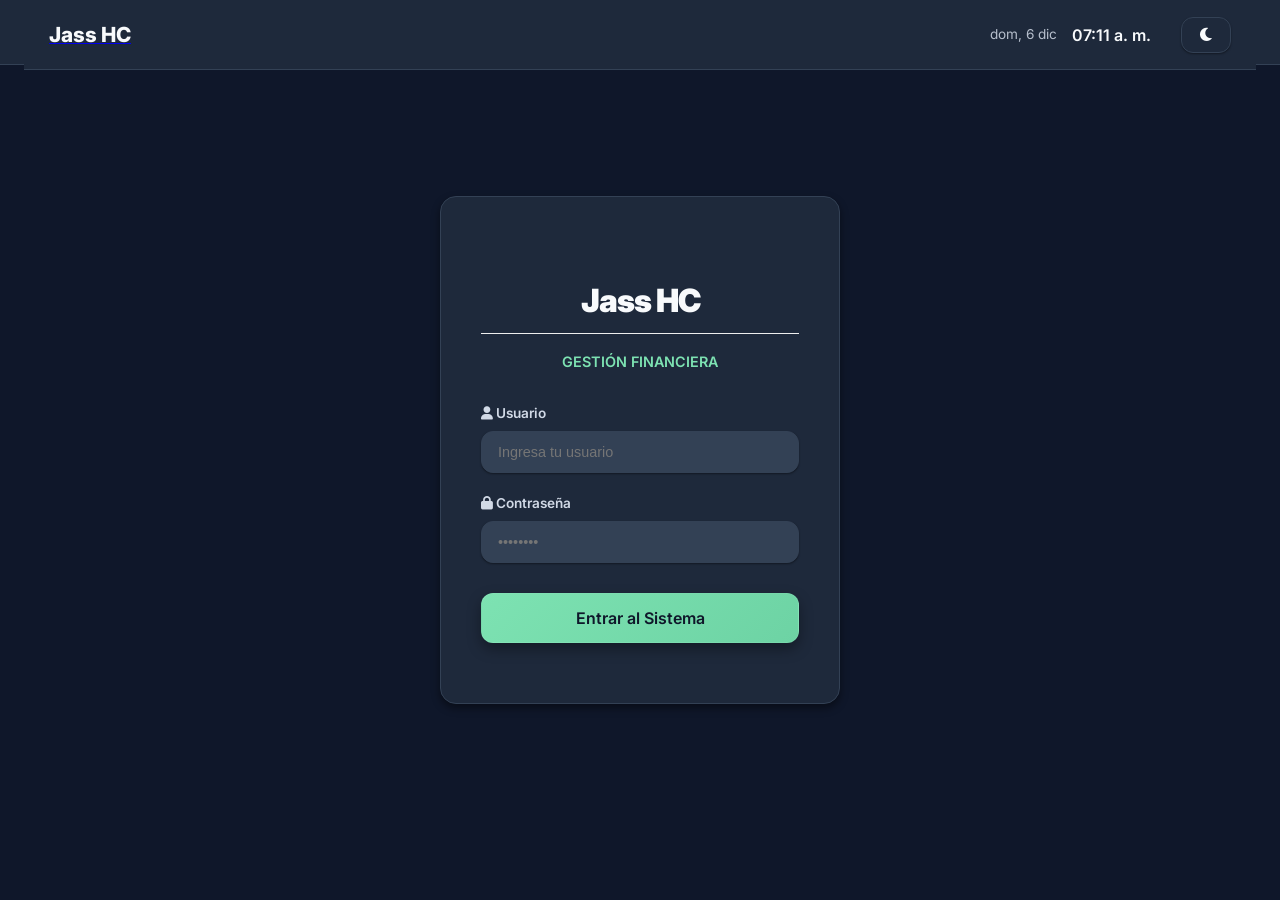
==== commit ef0b1655: "Update print statement from 'Hello' to 'Goodbye'" ====
--- a/ingresos.html
+++ b/ingresos.html
@@ -199,7 +199,9 @@
     // URL de tu Web App de Google Apps Script
     const WEB_APP_URL = "https://script.google.com/macros/s/AKfycbwQWIdDLqOI6VXljTGVM9fHNow5EwgbRJiElvjumlyMuWYfxPwjP6WQsgMuEPuLKQ2W/exec";
 	const CONFIG_URL = 'https://script.google.com/macros/s/AKfycbxtFBNhe3YuVv0dZ65aw1l8HBC1pSUj5wCCq8WMAH4k0mqOSJ-dWqZD6pfzVyufbdVP/exec';
-
+   
+	let listaBancosGlobal = [];
+	  
     // --- SELECCIÓN DE ELEMENTOS DEL DOM ---
     const Fecha = document.getElementById('Fecha');
     const Total = document.getElementById('Total');
--- a/style.css
+++ b/style.css
@@ -1346,7 +1346,17 @@
 
       /* Tabla de Datos */
         .table-responsive { overflow-x: auto; border: 1px solid #ddd; max-height: 70vh; }
-        table { width: 100%; border-collapse: collapse; min-width: 1000px; font-size: 13px; }
+        table {
+  width: 100%;
+  border-collapse: collapse;
+  font-size: 13px;
+}
+
+@media (max-width:768px){
+  table{
+    min-width:600px;
+  }
+}
         
         /* Efecto de Edici贸n */
         tbody td.editable { cursor: pointer; transition: background 0.2s; }
@@ -2466,73 +2476,46 @@
     transform: scale(1.1);
 }
 
-/* ===== RESPONSIVE (Móvil y Tablet) ===== */
-@media (max-width: 768px) {
-    .date-display, .time-display, .divider-vertical {
-        display: none !important;
-    }
-
-    .dropdown-menu {
-        top: 60px;
-        flex-wrap: wrap;
-        justify-content: space-evenly;
-        padding: 15px 10px;
-    }
-
-    .dropdown-menu li a {
-        min-width: 85px;
-        font-size: 0.6rem;
-        padding: 10px 5px;
-    }
-}
-
-@media (max-width: 480px) {
-    .nav-item.dropdown.active .dropdown-menu {
-        display: grid !important;
-        grid-template-columns: repeat(3, 1fr); /* 3 columnas en celular */
-        gap: 10px;
-        padding: 20px 10px;
-    }
-    .dropdown-menu li a { min-width: unset; }
-}
-
-.brand-link{
-  display:flex;
-  align-items:center;
-  gap:10px;
-
-  text-decoration:none;
-  color:var(--text-main);
-
-  font-weight:700;
-  font-size:1.05rem;
-
-  padding:6px 10px;
-  border-radius:var(--radius-md);
-
-  transition:var(--transition);
-}
-
-/* Barra lateral */
-.brand-bar{
-  width:4px;
-  height:20px;
-
-  background:var(--brand-primary);
-  border-radius:var(--radius-pill);
-}
-
-/* Texto */
-.brand-name{
-  letter-spacing:.04em;
-}
-
-/* Hover elegante */
-.brand-link:hover{
+/* =============================
+   MEGA MENU MOBILE FIX
+============================= */
+
+@media (max-width:480px){
+
+.dropdown-menu{
+  top:60px;
+  padding:12px;
+}
+
+/* grid compacto */
+.nav-item.dropdown.active .dropdown-menu{
+  display:grid !important;
+  grid-template-columns:repeat(2,1fr);
+  gap:12px;
+}
+
+/* botones */
+.dropdown-menu li a{
+
+  padding:12px 8px;
+
+  font-size:.7rem;
+
+  min-width:0;
+
   background:var(--bg-soft);
-}
-
-
+  border:1px solid var(--border);
+
+  border-radius:10px;
+
+}
+
+/* iconos */
+.dropdown-menu li a i{
+  font-size:1rem;
+}
+
+}
 
 /* --- ESTILO DEL TOOLTIP --- */
 
@@ -2613,17 +2596,158 @@
   transform: translateX(-50%) translateY(0);
 }
 
-/* AJUSTE PARA MÓVILES */
-@media (max-width: 480px) {
-  .tip-text {
-    width: 140px;
-    left: auto;
-    right: -10px;
-    transform: translateY(10px);
+/* =====================================
+   1. ESTILOS BASE (ESCRITORIO > 768px)
+   ===================================== */
+.header-container {
+    display: flex; /* Alineación horizontal en PC */
+    justify-content: space-between;
+    align-items: center;
+    padding: 0 25px;
+    height: 70px;
+    background: var(--bg-surface);
+    border-bottom: 1px solid var(--border);
+    position: sticky;
+    top: 0;
+    z-index: 1000;
+}
+
+/* Ocultar el botón hamburguesa en PC para evitar redundancia */
+.menu-mobile-toggle, 
+.nav-indicator {
+    display: none !important;
+}
+
+.brand-name {
+    white-space: nowrap; /* Evita que el logo se rompa en dos líneas */
+}
+
+.nav-list {
+    display: flex !important;
+    flex-direction: row !important; /* Siempre horizontal en escritorio */
+    gap: 20px;
+    list-style: none;
+    margin: 0;
+    padding: 0;
+}
+
+.header-info {
+    display: flex;
+    align-items: center;
+    gap: 15px;
+}
+
+/* =====================================
+   2. ESTILOS MÓVIL (MAX 768px)
+   ===================================== */
+@media (max-width: 768px) {
+    /* Header fijo para que no se mueva al hacer scroll */
+    .header-container {
+        display: grid !important;
+        grid-template-columns: 1fr auto 1fr; /* [Logo] [Botón] [Tema] */
+        align-items: center;
+        height: 60px;
+        padding: 0 15px;
+        position: fixed; 
+        top: 0;
+        left: 0;
+        width: 100%;
+        background: var(--bg-surface);
+        z-index: 2000;
+        border-bottom: 1px solid var(--border);
+    }
+
+    /* Mostrar botón principal centrado y estético */
+    .menu-mobile-toggle {
+        display: flex !important;
+        justify-self: center;
+        gap: 6px;
+        background: var(--bg-soft);
+        border: 1px solid var(--border);
+        color: white;
+        padding: 6px 12px;
+        border-radius: 20px;
+        font-size: 0.8rem;
+    }
+
+    /* Ocultar fecha y hora para evitar amontonamiento en el header */
+    #currentDate, #currentTime, .divider-vertical, 
+    .date-display, .time-display {
+        display: none !important;
+    }
+
+    /* Menú como CAPA FLOTANTE: No empuja el contenido */
+    .nav {
+        position: absolute;
+        top: 60px; /* Debajo del header */
+        left: 0;
+        width: 100%; /* ¡CORREGIDO! Antes estaba en 50% */
+        z-index: 1999;
+    }
+
+    .nav-list {
+        display: none !important; /* Controlado por JS con .mobile-active */
+        flex-direction: column !important;
+        background: var(--bg-surface);
+        width: 100%;
+        padding: 15px;
+        box-shadow: 0 10px 12px rgba(0,0,0,0.5);
+        border-bottom: 2px solid var(--border);
+    }
+
+    .nav-list.mobile-active {
+        display: flex !important;
+    }
+
+    /* Grid de botones táctiles para submenús (Ej: Finanzas) */
+    .nav-item.dropdown.active .dropdown-menu {
+        display: grid !important;
+        grid-template-columns: repeat(2, 1fr) !important;
+        gap: 12px;
+        padding: 12px 0;
+    }
+
+    .dropdown-menu li a {
+        display: flex !important;
+        flex-direction: column !important;
+        height: 90px;
+        justify-content: center;
+        align-items: center;
+        background: rgba(255, 255, 255, 0.05);
+        border-radius: 12px;
+        border: 1px solid var(--border);
+        font-size: 0.75rem;
+    }
+
+    /* AJUSTE DEL FORMULARIO: Evita que el header fijo tape el título */
+    .container {
+        margin-top: 80px !important;
+        padding: 0 15px;
+    }
+
+    .grid, .form-grid {
+        grid-template-columns: 1fr !important; /* Todo a una columna en móvil */
+        gap: 16px;
+    }
+
+    /* Botones de acción del formulario */
+    .controls button {
+        width: 100%; /* ¡CORREGIDO! Antes estaba en 90% */
+        height: 48px; /* ¡CORREGIDO! Antes estaba en 20px (imposible de tocar) */
+    }
+}
+
+/* ===== FIX GRID ESCRITORIO ===== */
+.form-grid {
+  display: grid ;
+  grid-template-columns: repeat(3, 1fr);
+  column-gap: 20px;
+  row-gap: 32px;
+}
+
+/* ===== MOBILE ===== */
+@media (max-width: 768px) {
+  .form-grid {
+    grid-template-columns: 1fr !important;
   }
-  .tip-text::after {
-    left: auto;
-    right: 12px;
-  }
-
-}
+}
